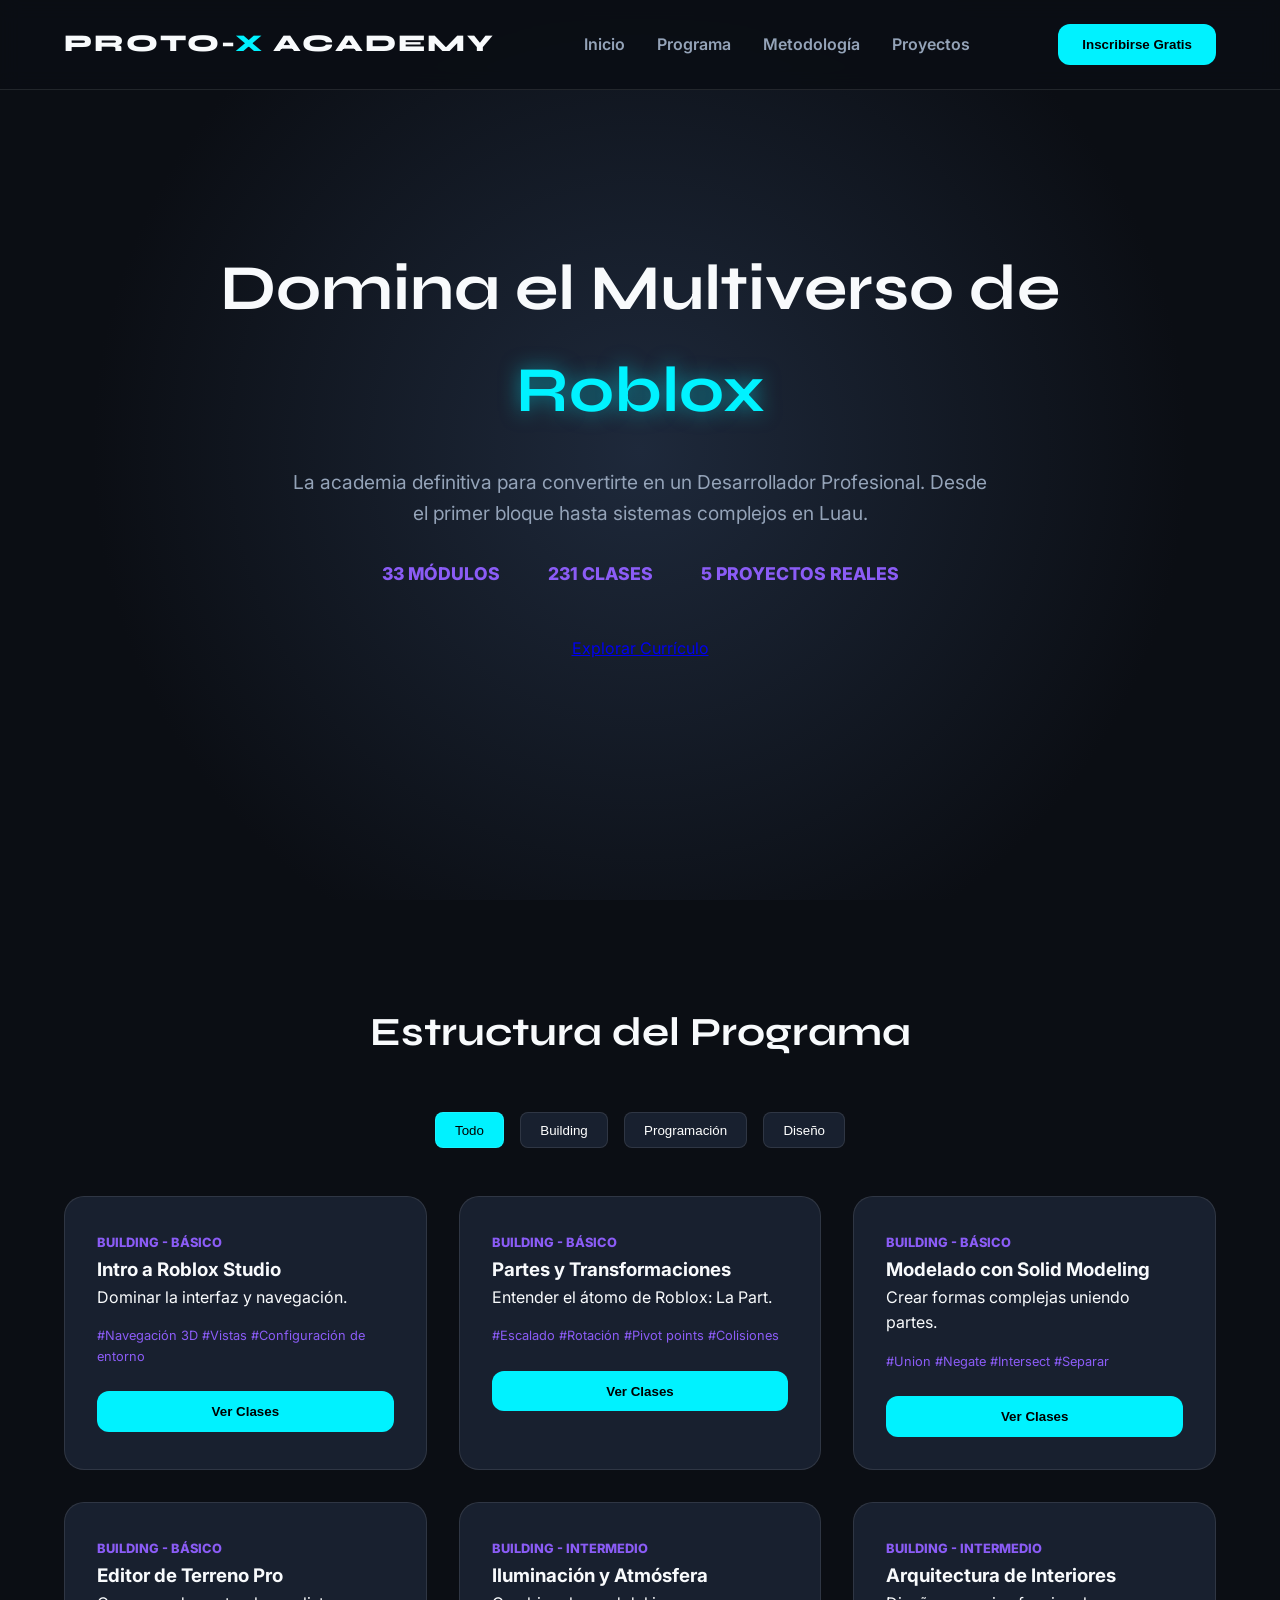
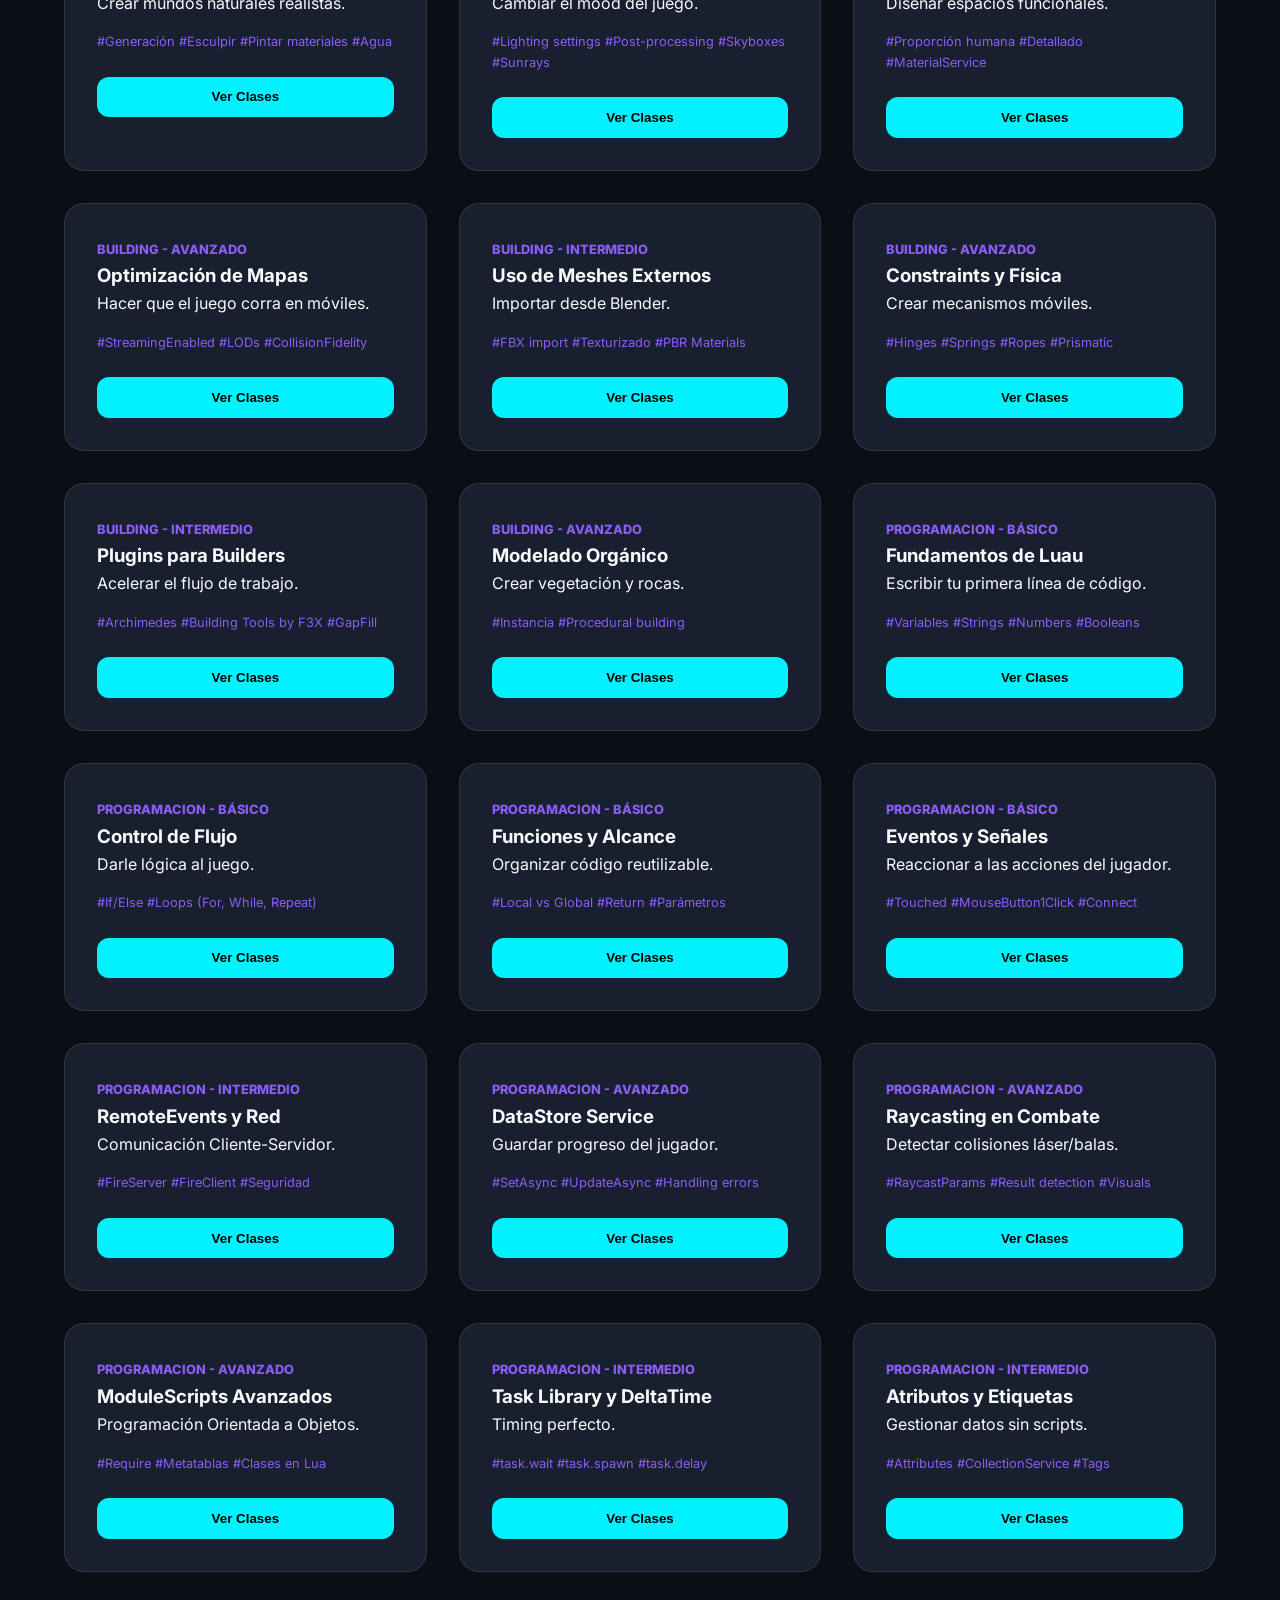
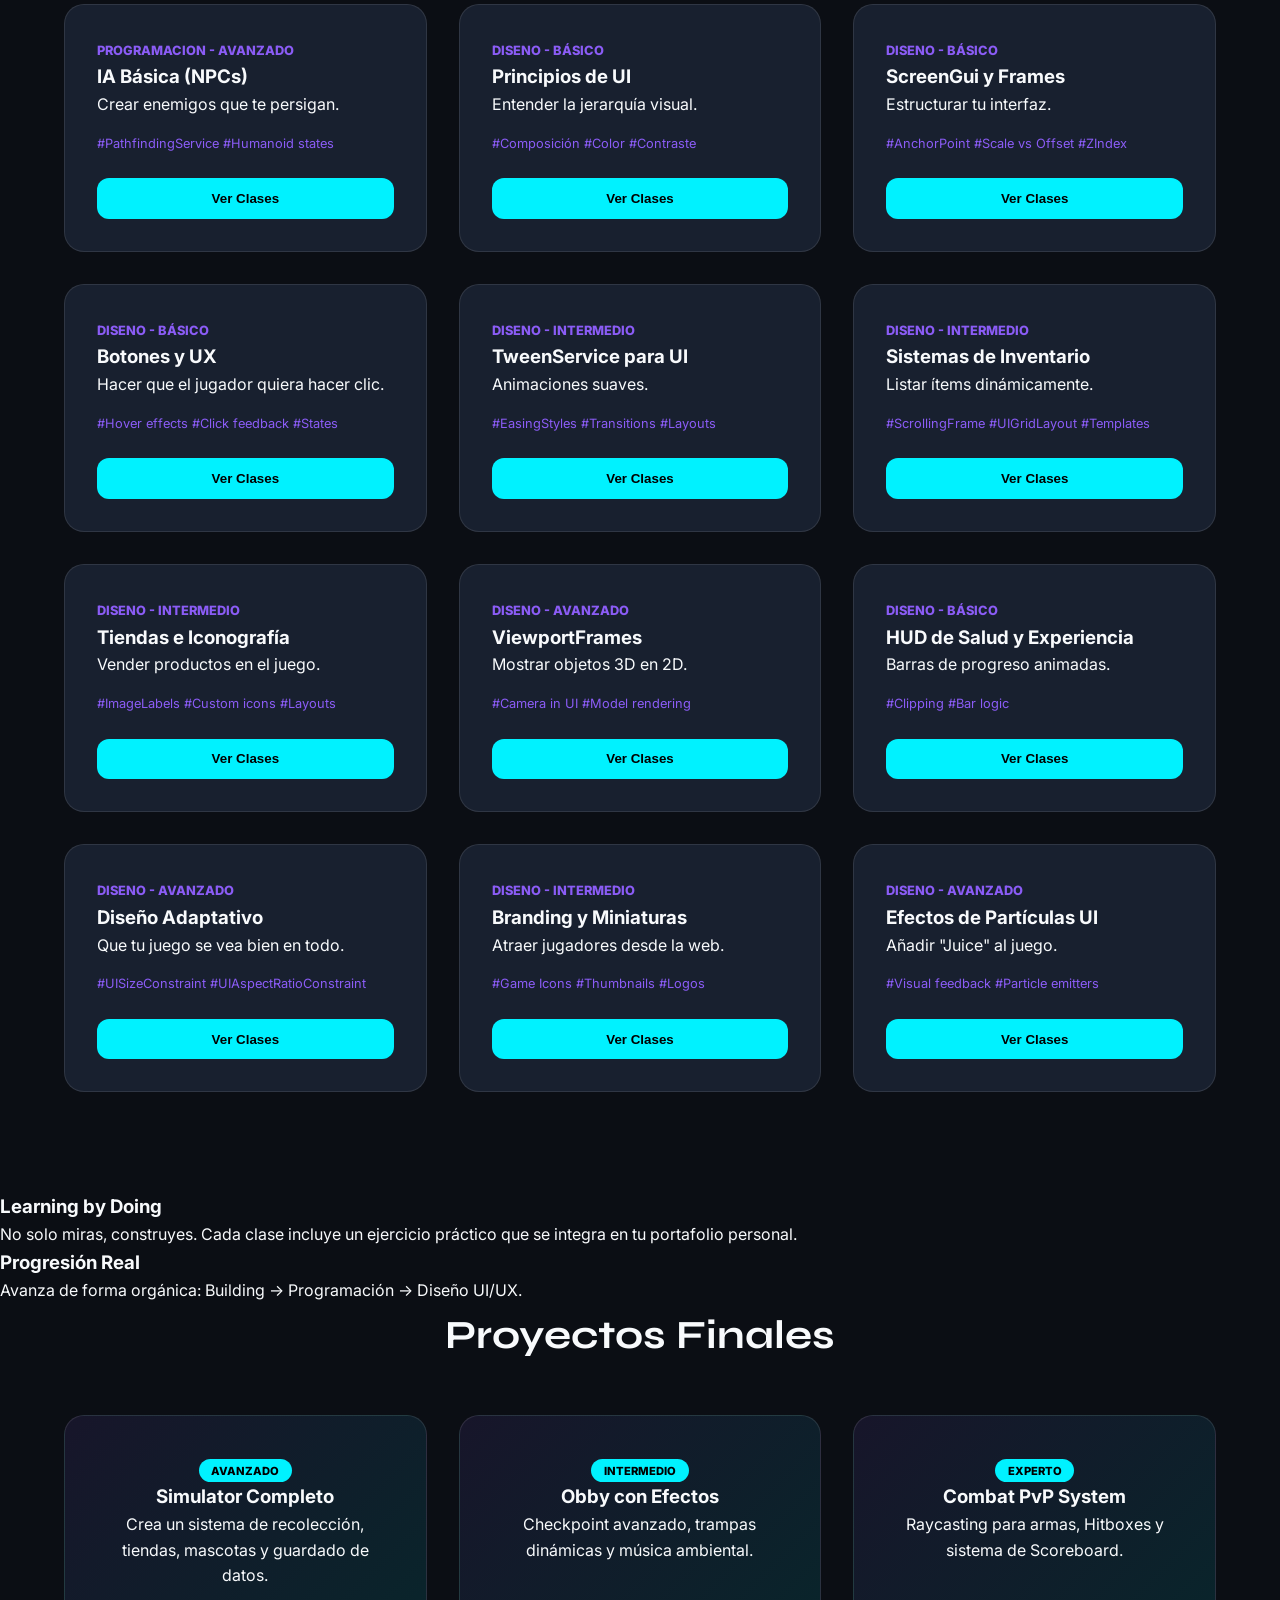
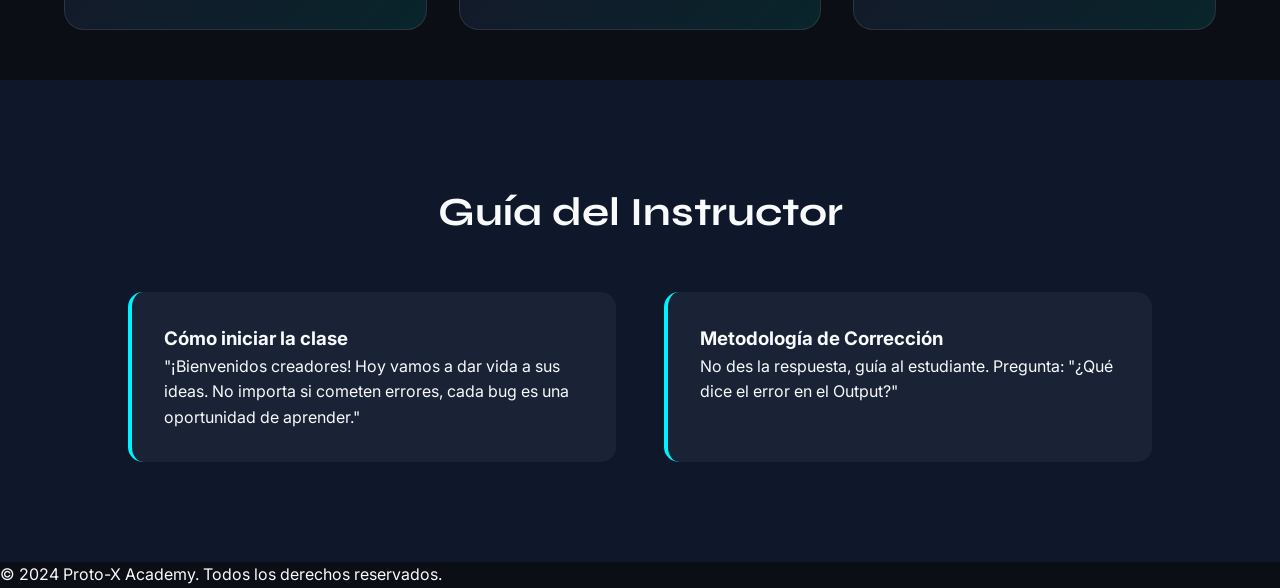
==== index.html @ f692d5c9 "Implementación completa de la Academia Proto-X de Roblox Studio - Estructura web profesional en 3 ar" ====
<!DOCTYPE html>
<html lang="es">
<head>
    <meta charset="UTF-8">
    <meta name="viewport" content="width=device-width, initial-scale=1.0">
    <title>Roblox Dev Academy | Proto-X</title>
    <link rel="stylesheet" href="style.css">
    <link href="https://fonts.googleapis.com/css2?family=Inter:wght@400;600&family=Montserrat:wght@800&family=Syne:wght@800&family=JetBrains+Mono&display=swap" rel="stylesheet">
</head>
<body>
    <nav class="navbar">
        <div class="logo">PROTO-<span>X</span> ACADEMY</div>
        <ul class="nav-links">
            <li><a href="#inicio">Inicio</a></li>
            <li><a href="#programa">Programa</a></li>
            <li><a href="#metodologia">Metodología</a></li>
            <li><a href="#proyectos">Proyectos</a></li>
        </ul>
        <button class="btn-primary">Inscribirse Gratis</button>
    </nav>

    <header id="inicio" class="hero">
        <div class="hero-content">
            <h1 class="glitch-text">Domina el Multiverso de <span>Roblox</span></h1>
            <p>La academia definitiva para convertirte en un Desarrollador Profesional. Desde el primer bloque hasta sistemas complejos en Luau.</p>
            <div class="hero-stats">
                <span>33 Módulos</span>
                <span>231 Clases</span>
                <span>5 Proyectos Reales</span>
            </div>
            <a href="#programa" class="btn-scroll">Explorar Currículo</a>
        </div>
    </header>

    <main>
        <section id="programa" class="curriculum">
            <h2 class="section-title">Estructura del Programa</h2>
            <div class="area-selector">
                <button class="filter-btn active" data-area="all">Todo</button>
                <button class="filter-btn" data-area="building">Building</button>
                <button class="filter-btn" data-area="programacion">Programación</button>
                <button class="filter-btn" data-area="diseno">Diseño</button>
            </div>

            <div id="modules-container" class="modules-grid">
                <!-- Se inyecta vía JS -->
            </div>
        </section>

        <section id="class-viewer" class="class-viewer hidden">
            <div class="viewer-content">
                <button id="close-viewer" class="close-btn">&times;</button>
                <div id="class-data">
                    <!-- Se inyecta vía JS -->
                </div>
            </div>
        </section>

        <section id="metodologia" class="methodology">
            <div class="method-card">
                <h3>Learning by Doing</h3>
                <p>No solo miras, construyes. Cada clase incluye un ejercicio práctico que se integra en tu portafolio personal.</p>
            </div>
            <div class="method-card">
                <h3>Progresión Real</h3>
                <p>Avanza de forma orgánica: Building -> Programación -> Diseño UI/UX.</p>
            </div>
        </section>

        <section id="proyectos" class="projects">
            <h2 class="section-title">Proyectos Finales</h2>
            <div class="projects-grid">
                <div class="project-card">
                    <span class="badge">Avanzado</span>
                    <h3>Simulator Completo</h3>
                    <p>Crea un sistema de recolección, tiendas, mascotas y guardado de datos.</p>
                </div>
                <div class="project-card">
                    <span class="badge">Intermedio</span>
                    <h3>Obby con Efectos</h3>
                    <p>Checkpoint avanzado, trampas dinámicas y música ambiental.</p>
                </div>
                <div class="project-card">
                    <span class="badge">Experto</span>
                    <h3>Combat PvP System</h3>
                    <p>Raycasting para armas, Hitboxes y sistema de Scoreboard.</p>
                </div>
            </div>
        </section>

        <section id="guia-profesor" class="instructor-guide">
            <h2 class="section-title">Guía del Instructor</h2>
            <div class="guide-content">
                <div class="guide-block">
                    <h3>Cómo iniciar la clase</h3>
                    <p>"¡Bienvenidos creadores! Hoy vamos a dar vida a sus ideas. No importa si cometen errores, cada bug es una oportunidad de aprender."</p>
                </div>
                <div class="guide-block">
                    <h3>Metodología de Corrección</h3>
                    <p>No des la respuesta, guía al estudiante. Pregunta: "¿Qué dice el error en el Output?"</p>
                </div>
            </div>
        </section>
    </main>

    <footer class="footer">
        <p>&copy; 2024 Proto-X Academy. Todos los derechos reservados.</p>
    </footer>

    <script src="script.js"></script>
</body>
</html>
---- style.css ----
:root {
    --bg-primary: #0B0E14;
    --brand-cyan: #00F2FF;
    --accent-purple: #8B5CF6;
    --surface: rgba(30, 41, 59, 0.7);
    --text-primary: #F8FAFC;
    --text-secondary: #94A3B8;
    --glass-border: rgba(255, 255, 255, 0.1);
}

* {
    margin: 0;
    padding: 0;
    box-sizing: border-box;
}

body {
    background-color: var(--bg-primary);
    color: var(--text-primary);
    font-family: 'Inter', sans-serif;
    line-height: 1.6;
    overflow-x: hidden;
}

/* NAVBAR */
.navbar {
    display: flex;
    justify-content: space-between;
    align-items: center;
    padding: 1.5rem 5%;
    position: fixed;
    width: 100%;
    top: 0;
    background: rgba(11, 14, 20, 0.9);
    backdrop-filter: blur(10px);
    z-index: 1000;
    border-bottom: 1px solid var(--glass-border);
}

.logo {
    font-family: 'Syne', sans-serif;
    font-size: 1.5rem;
    font-weight: 800;
    letter-spacing: 2px;
}

.logo span {
    color: var(--brand-cyan);
}

.nav-links {
    display: flex;
    list-style: none;
    gap: 2rem;
}

.nav-links a {
    color: var(--text-secondary);
    text-decoration: none;
    font-weight: 600;
    transition: 0.3s;
}

.nav-links a:hover {
    color: var(--brand-cyan);
}

/* HERO */
.hero {
    height: 100vh;
    display: flex;
    align-items: center;
    justify-content: center;
    text-align: center;
    background: radial-gradient(circle at center, #1e293b 0%, #0b0e14 70%);
    padding: 0 10%;
}

.hero h1 {
    font-family: 'Syne', sans-serif;
    font-size: 4rem;
    margin-bottom: 1.5rem;
}

.hero h1 span {
    color: var(--brand-cyan);
    text-shadow: 0 0 20px rgba(0, 242, 255, 0.5);
}

.hero p {
    font-size: 1.2rem;
    color: var(--text-secondary);
    max-width: 700px;
    margin: 0 auto 2rem;
}

.hero-stats {
    display: flex;
    justify-content: center;
    gap: 3rem;
    margin-bottom: 3rem;
}

.hero-stats span {
    font-weight: 800;
    color: var(--accent-purple);
    font-size: 1.1rem;
    text-transform: uppercase;
}

/* BUTTONS */
.btn-primary {
    background: var(--brand-cyan);
    color: #000;
    border: none;
    padding: 0.8rem 1.5rem;
    border-radius: 12px;
    font-weight: 800;
    cursor: pointer;
    transition: 0.3s;
}

.btn-primary:hover {
    transform: translateY(-3px);
    box-shadow: 0 5px 15px rgba(0, 242, 255, 0.4);
}

/* CURRICULUM */
.curriculum {
    padding: 100px 5%;
}

.section-title {
    font-family: 'Syne', sans-serif;
    font-size: 2.5rem;
    text-align: center;
    margin-bottom: 3rem;
}

.area-selector {
    display: flex;
    justify-content: center;
    gap: 1rem;
    margin-bottom: 3rem;
}

.filter-btn {
    background: var(--surface);
    border: 1px solid var(--glass-border);
    color: white;
    padding: 0.6rem 1.2rem;
    border-radius: 8px;
    cursor: pointer;
    transition: 0.3s;
}

.filter-btn.active, .filter-btn:hover {
    background: var(--brand-cyan);
    color: black;
}

.modules-grid {
    display: grid;
    grid-template-columns: repeat(auto-fill, minmax(300px, 1fr));
    gap: 2rem;
}

.module-card {
    background: var(--surface);
    padding: 2rem;
    border-radius: 20px;
    border: 1px solid var(--glass-border);
    transition: 0.3s;
    cursor: pointer;
}

.module-card:hover {
    border-color: var(--brand-cyan);
    transform: translateY(-5px);
}

.module-card .area-badge {
    font-size: 0.8rem;
    text-transform: uppercase;
    font-weight: 800;
    color: var(--accent-purple);
}

/* CLASS VIEWER */
.class-viewer {
    position: fixed;
    top: 0;
    left: 0;
    width: 100%;
    height: 100%;
    background: rgba(0,0,0,0.9);
    z-index: 2000;
    display: flex;
    justify-content: center;
    align-items: center;
    padding: 2rem;
}

.hidden { display: none; }

.viewer-content {
    background: #1a1f2e;
    width: 100%;
    max-width: 1000px;
    max-height: 90vh;
    overflow-y: auto;
    border-radius: 24px;
    padding: 3rem;
    position: relative;
    border: 1px solid var(--brand-cyan);
}

.close-btn {
    position: absolute;
    top: 1rem;
    right: 2rem;
    font-size: 2rem;
    background: none;
    border: none;
    color: white;
    cursor: pointer;
}

pre {
    background: #0f172a;
    padding: 1.5rem;
    border-radius: 12px;
    color: #e2e8f0;
    font-family: 'JetBrains Mono', monospace;
    overflow-x: auto;
    margin: 1.5rem 0;
}

.instructor-script {
    background: rgba(139, 92, 246, 0.1);
    border-left: 4px solid var(--accent-purple);
    padding: 1.5rem;
    font-style: italic;
    margin: 2rem 0;
}

.instructor-script strong {
    color: var(--accent-purple);
    display: block;
    margin-bottom: 0.5rem;
}

.projects-grid {
    display: grid;
    grid-template-columns: repeat(auto-fit, minmax(280px, 1fr));
    gap: 2rem;
    padding: 0 5%;
}

.project-card {
    background: linear-gradient(135deg, rgba(139, 92, 246, 0.1), rgba(0, 242, 255, 0.1));
    padding: 2.5rem;
    border-radius: 20px;
    border: 1px solid var(--glass-border);
    text-align: center;
}

.badge {
    background: var(--brand-cyan);
    color: black;
    padding: 0.3rem 0.8rem;
    border-radius: 20px;
    font-size: 0.7rem;
    font-weight: 800;
    text-transform: uppercase;
}

.instructor-guide {
    background: #0f172a;
    padding: 100px 10%;
    margin-top: 50px;
}

.guide-content {
    display: grid;
    grid-template-columns: 1fr 1fr;
    gap: 3rem;
}

.guide-block {
    background: var(--surface);
    padding: 2rem;
    border-radius: 15px;
    border-left: 4px solid var(--brand-cyan);
}

/* MOBILE */
@media (max-width: 768px) {
    .nav-links { display: none; }
    .hero h1 { font-size: 2.5rem; }
    .hero-stats { flex-direction: column; gap: 1rem; }
    .guide-content { grid-template-columns: 1fr; }
}
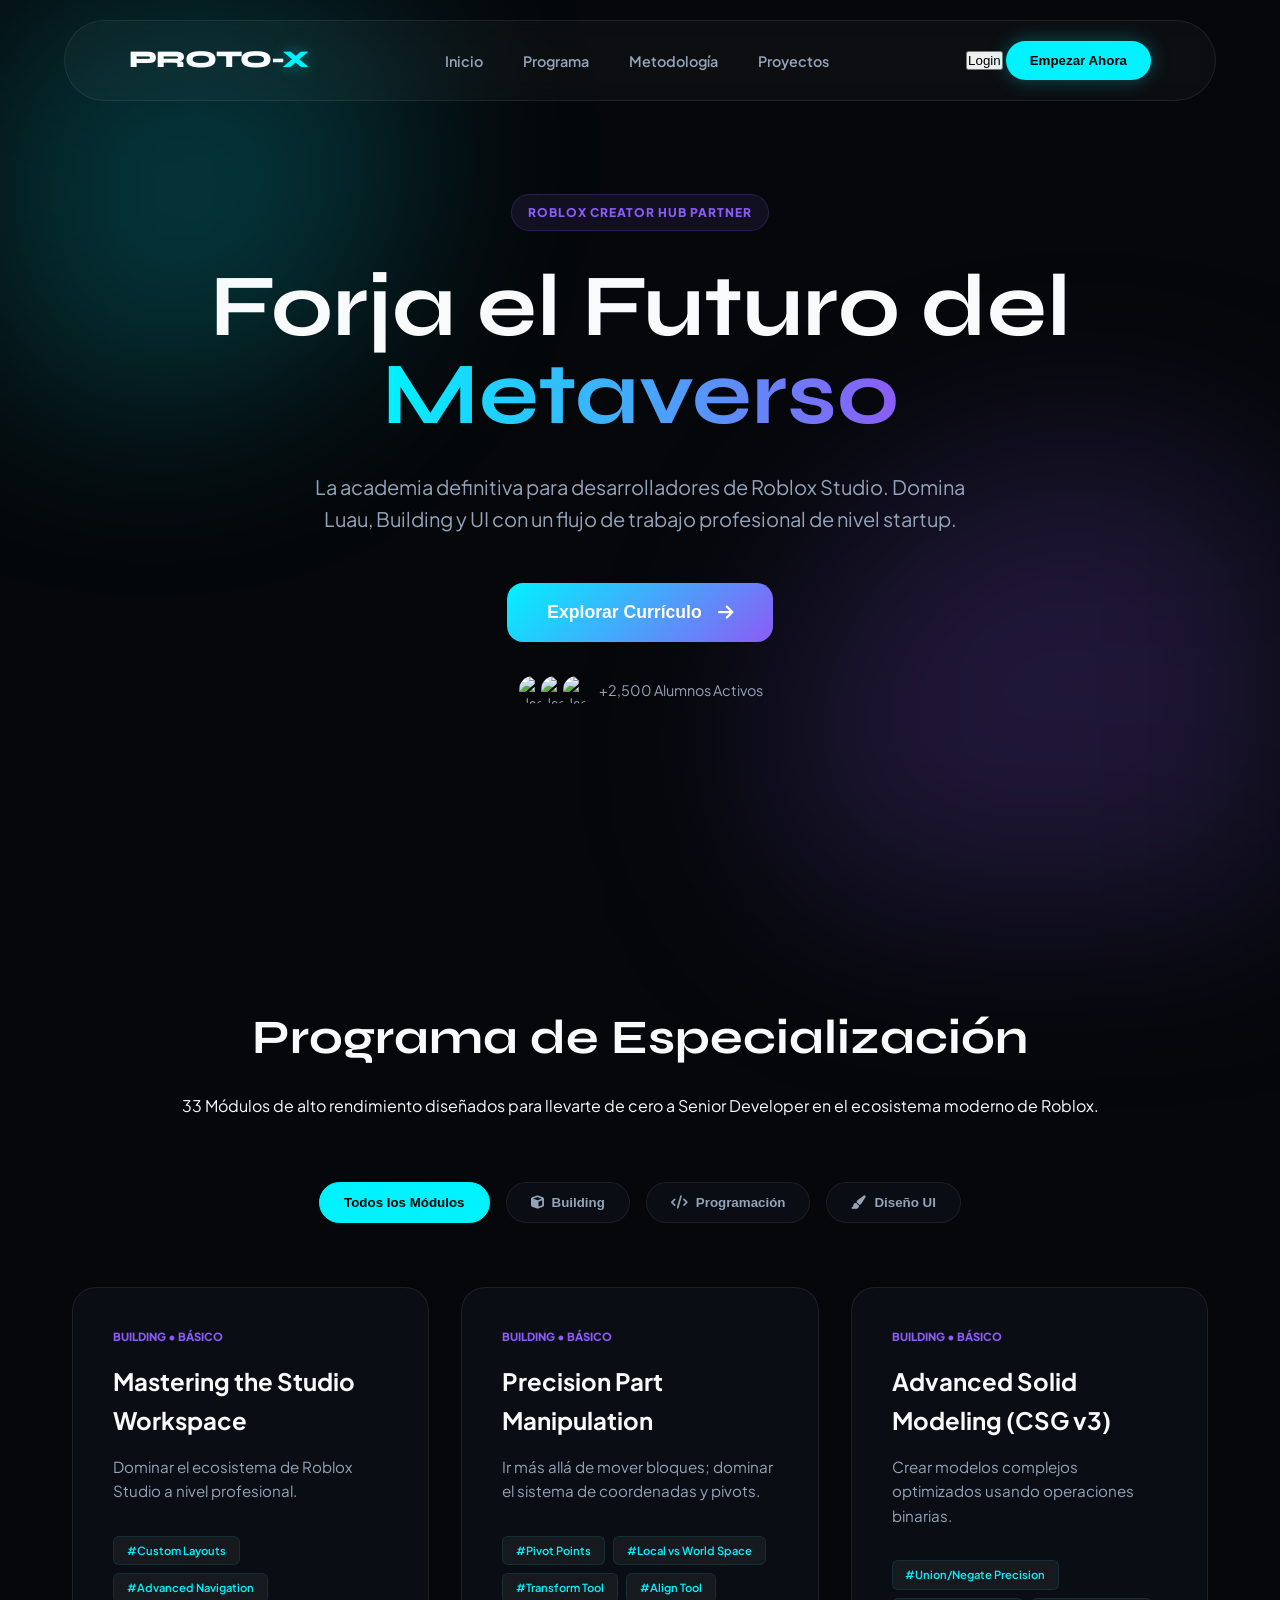
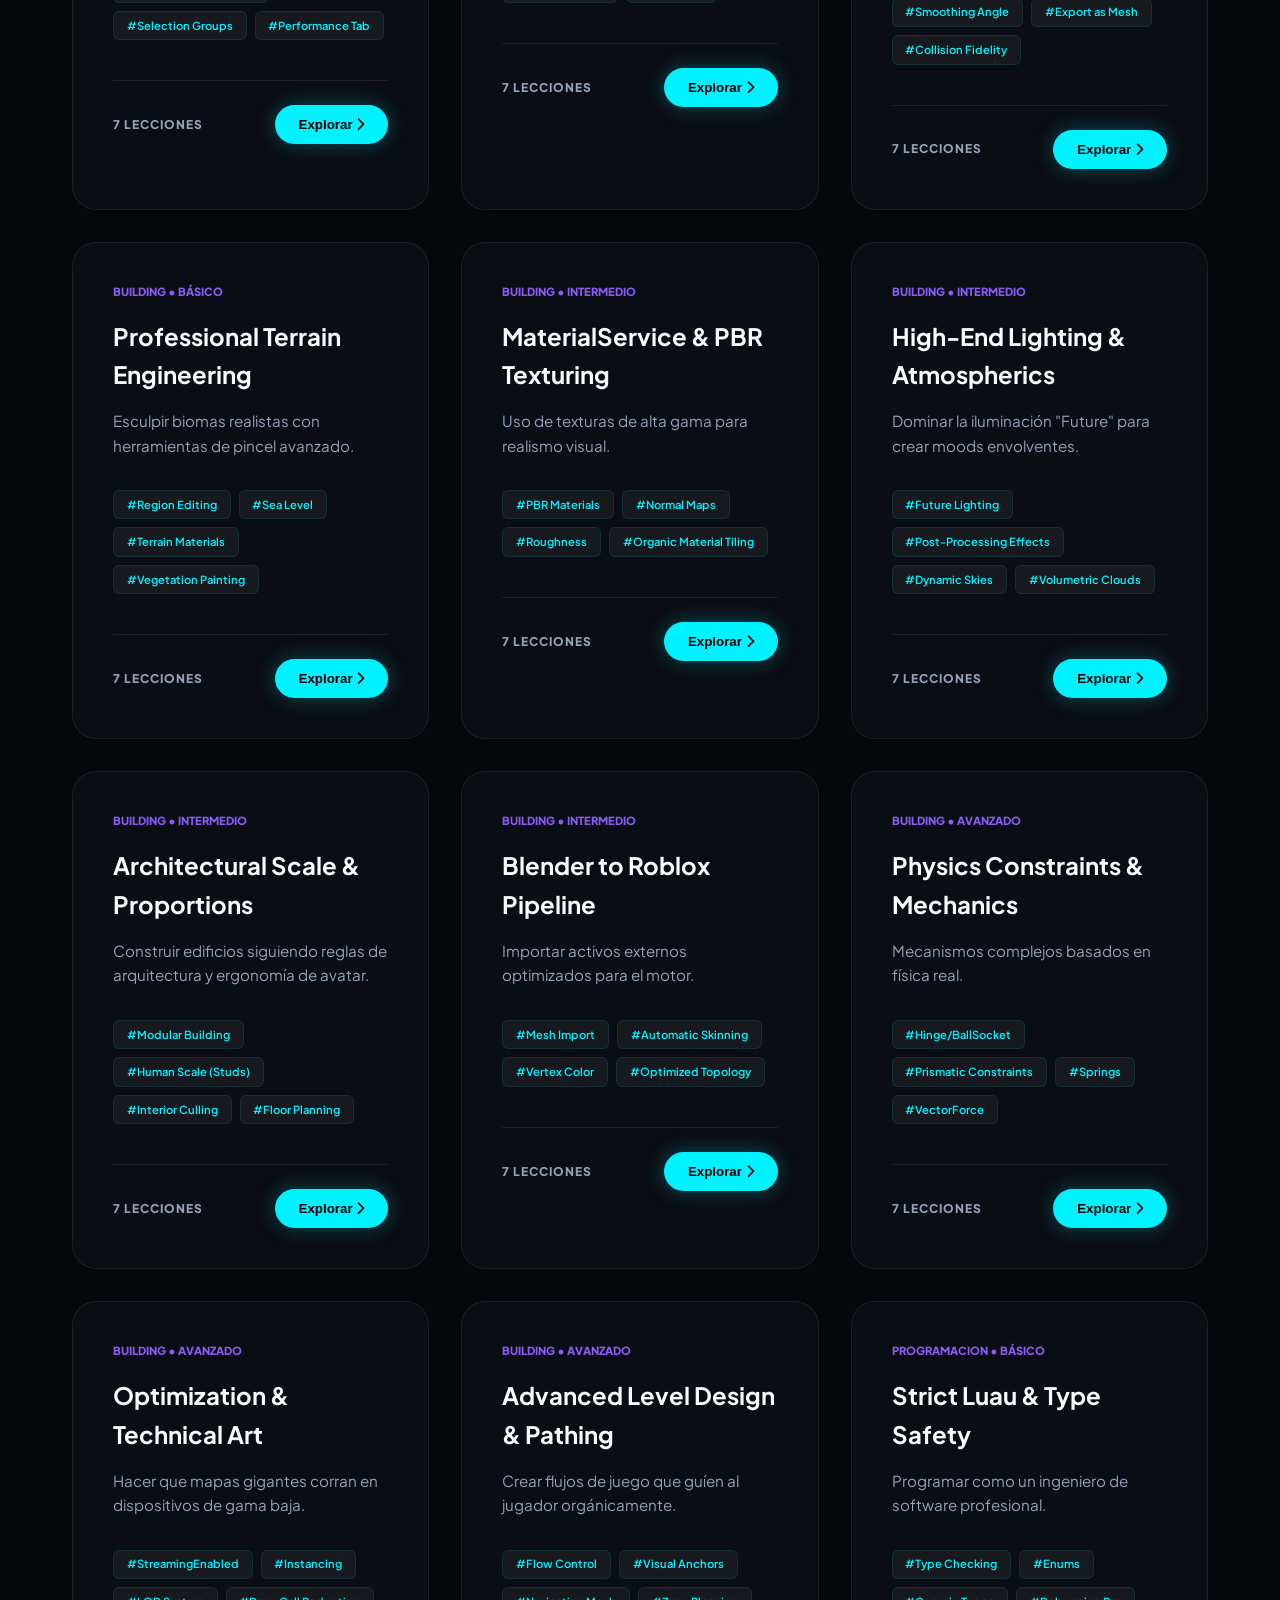
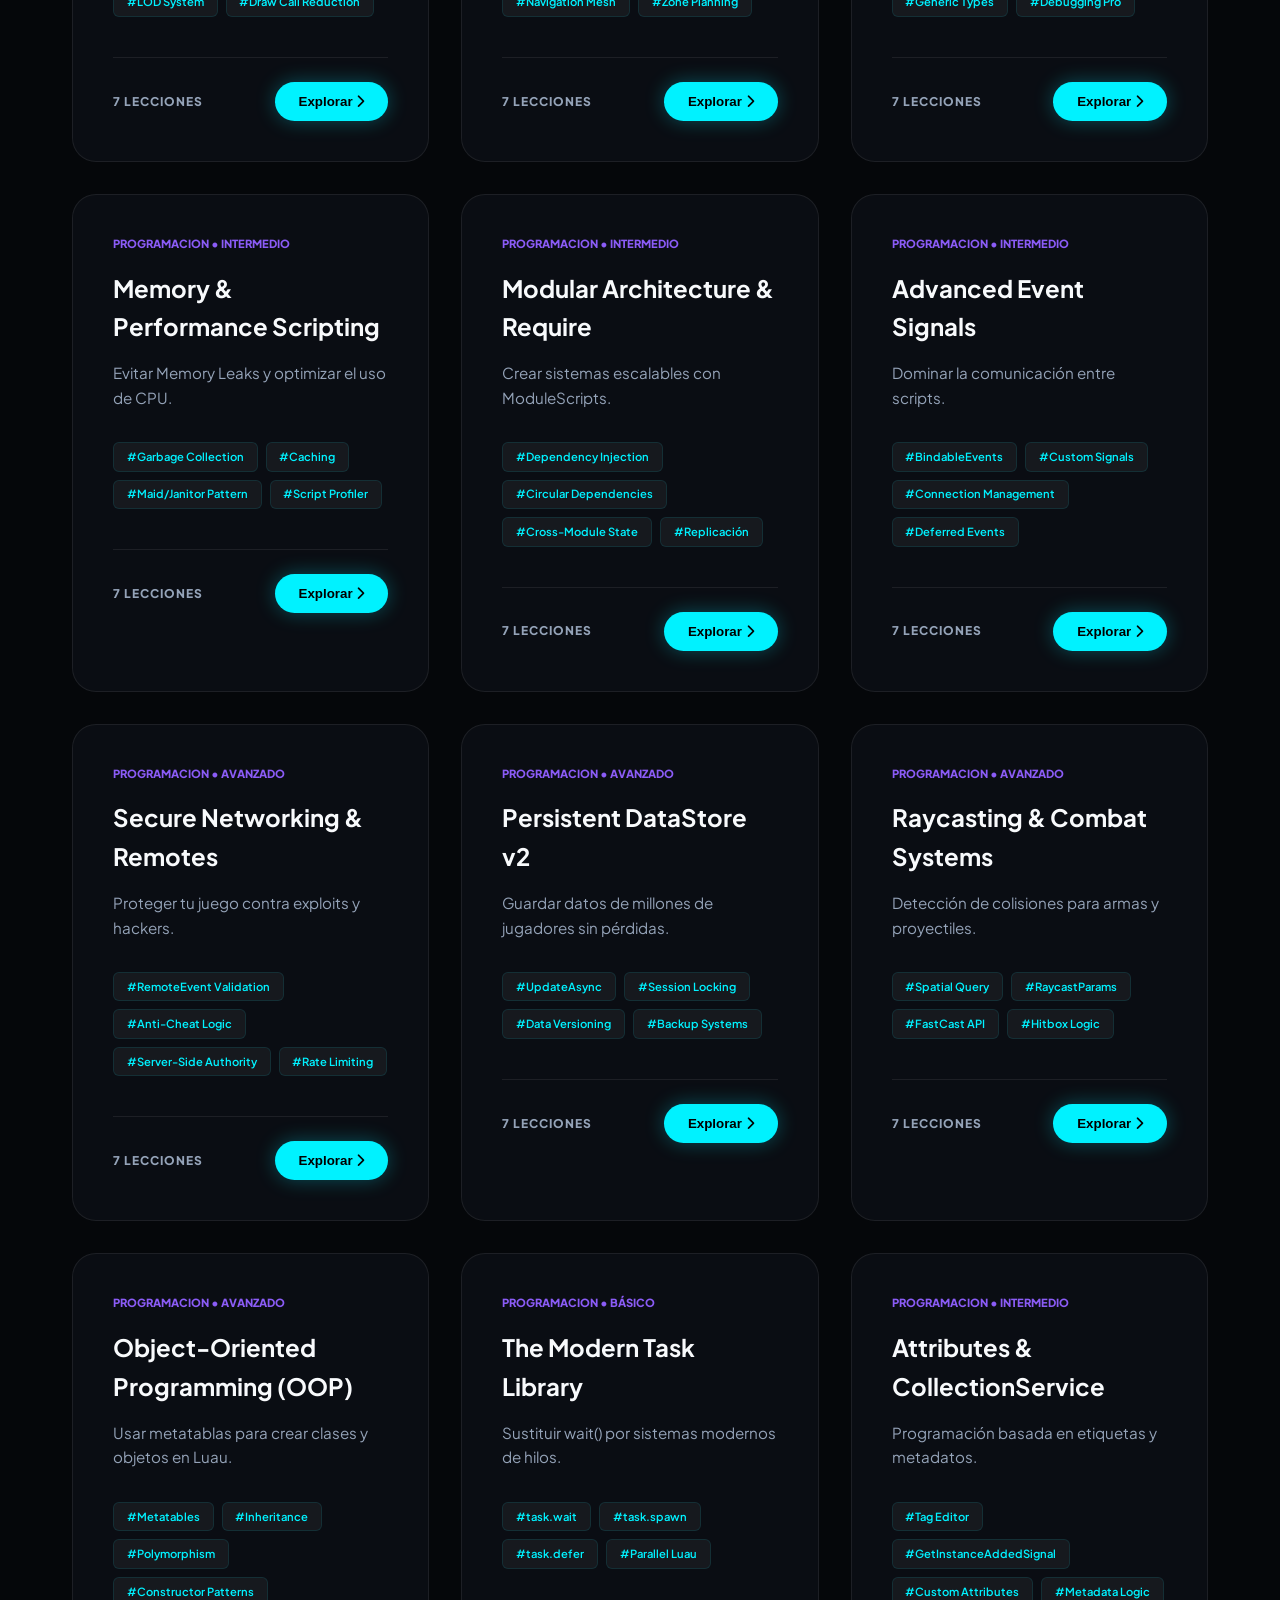
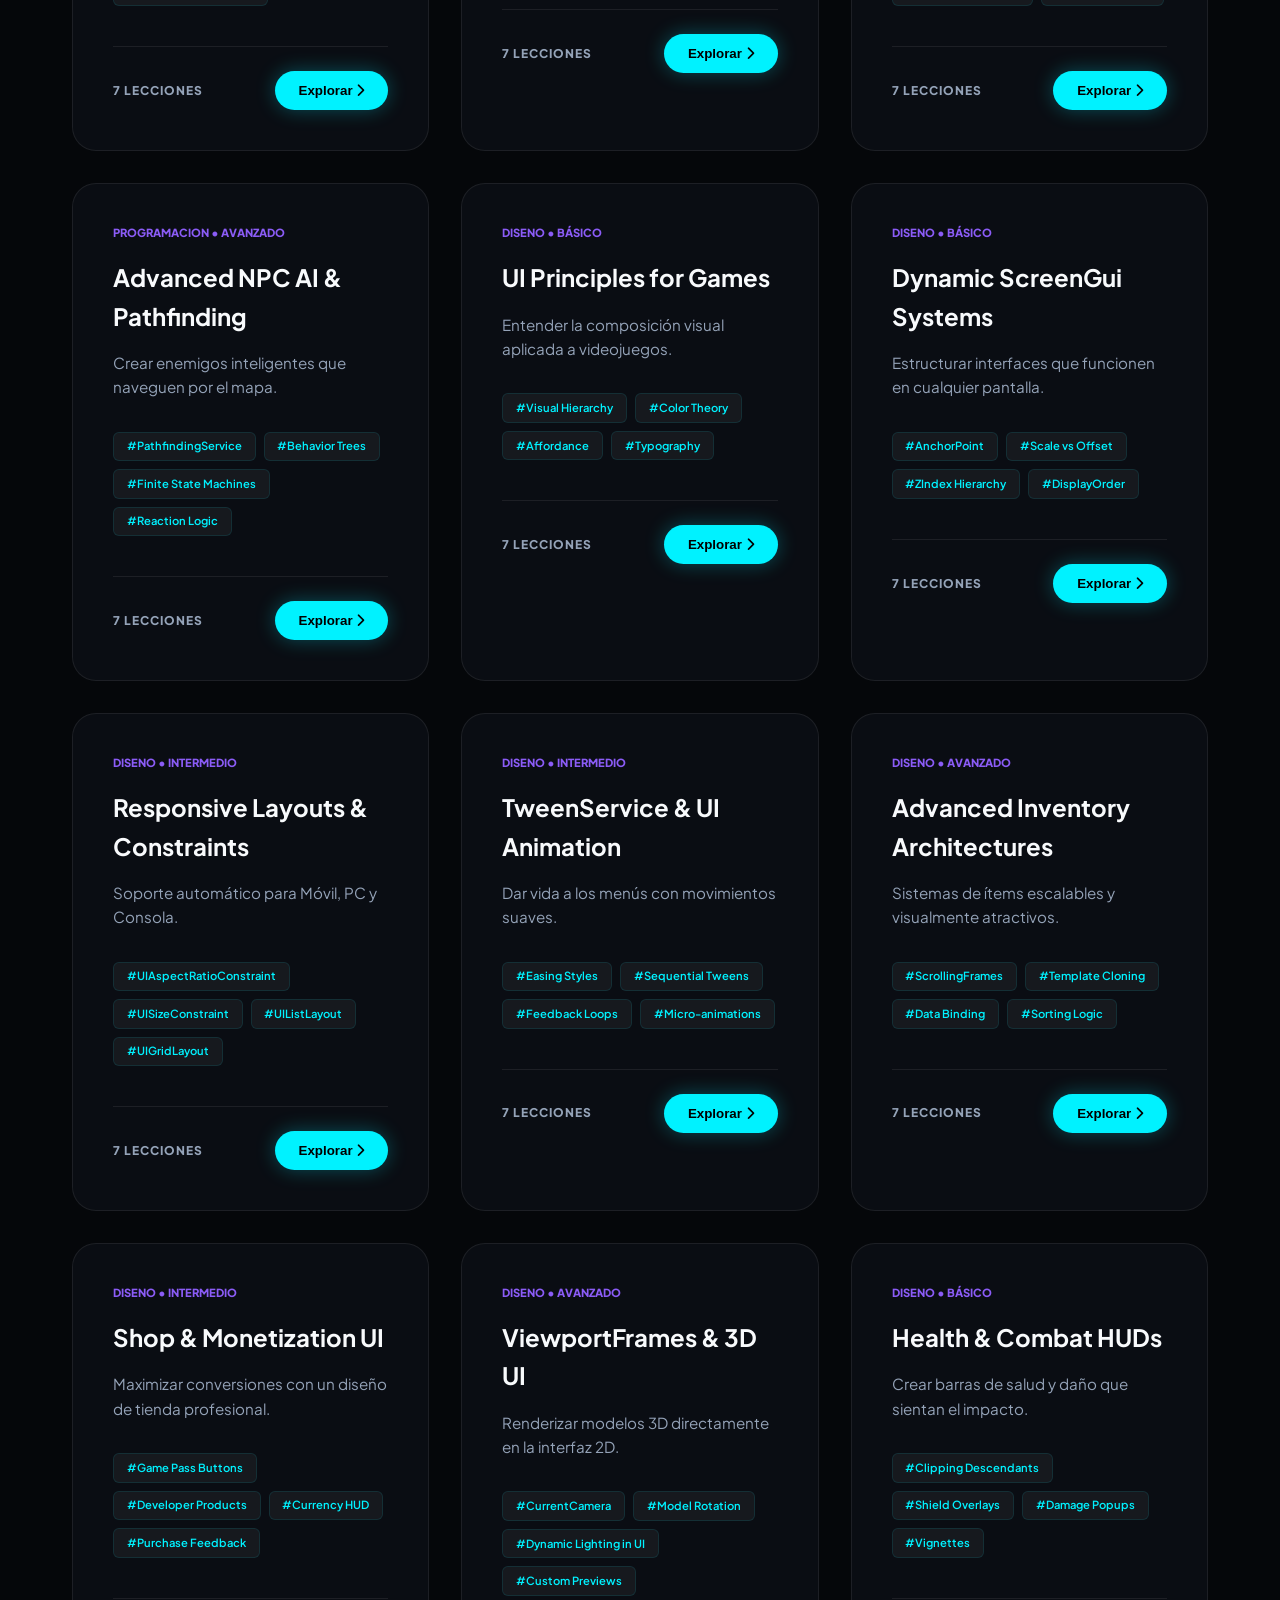
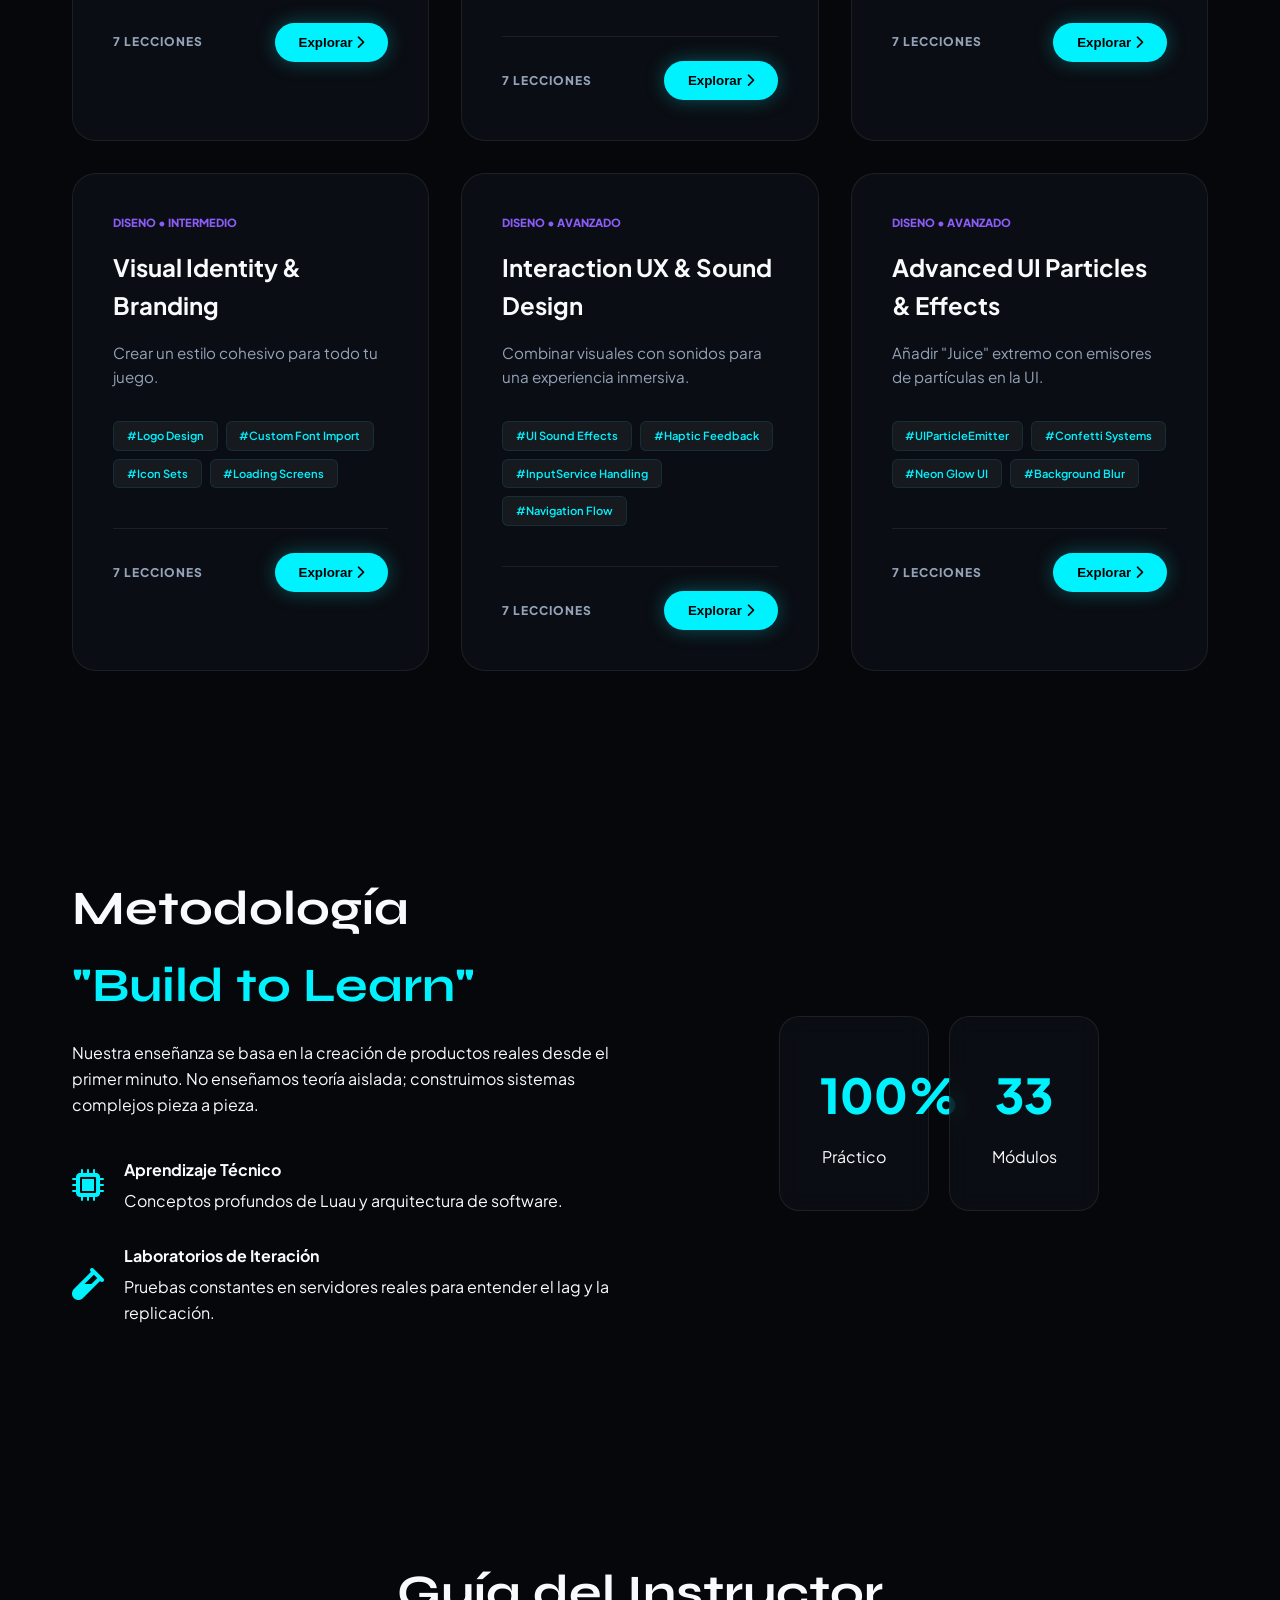
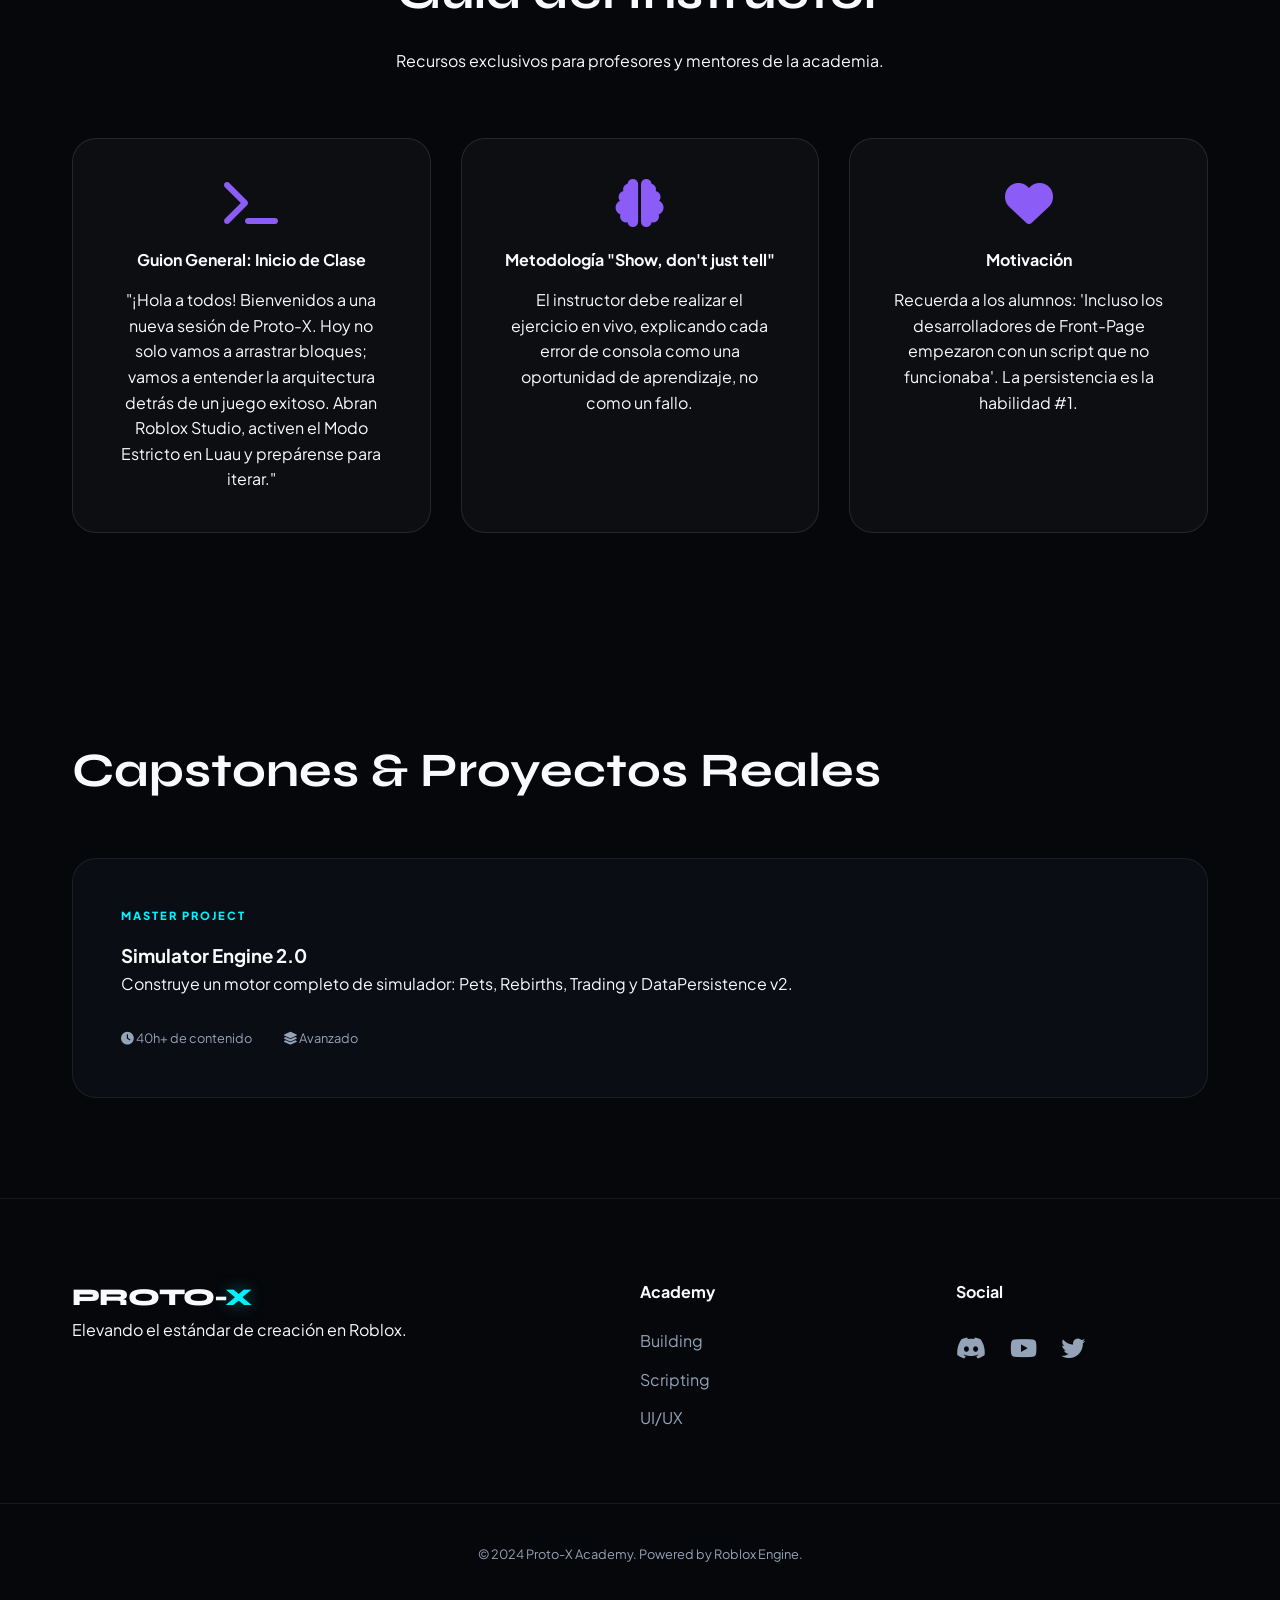
==== commit 1845cb83: "feat: implement Proto-X Academy educational platform Co-authored-by: Soyjuan243 <197306224+Soyjuan24" ====
--- a/index.html
+++ b/index.html
@@ -3,108 +3,190 @@
 <head>
     <meta charset="UTF-8">
     <meta name="viewport" content="width=device-width, initial-scale=1.0">
-    <title>Roblox Dev Academy | Proto-X</title>
+    <title>Proto-X Academy | Roblox Development Startup</title>
     <link rel="stylesheet" href="style.css">
-    <link href="https://fonts.googleapis.com/css2?family=Inter:wght@400;600&family=Montserrat:wght@800&family=Syne:wght@800&family=JetBrains+Mono&display=swap" rel="stylesheet">
+    <link rel="stylesheet" href="https://cdnjs.cloudflare.com/ajax/libs/font-awesome/6.0.0/css/all.min.css">
+    <link href="https://fonts.googleapis.com/css2?family=Plus+Jakarta+Sans:wght@300;400;600;800&family=Syne:wght@800&family=JetBrains+Mono&display=swap" rel="stylesheet">
 </head>
-<body>
-    <nav class="navbar">
-        <div class="logo">PROTO-<span>X</span> ACADEMY</div>
+<body class="dark-theme">
+    <div class="blob-container">
+        <div class="blob blob-1"></div>
+        <div class="blob blob-2"></div>
+    </div>
+
+    <nav class="navbar glass">
+        <div class="logo">PROTO-<span>X</span></div>
         <ul class="nav-links">
-            <li><a href="#inicio">Inicio</a></li>
-            <li><a href="#programa">Programa</a></li>
-            <li><a href="#metodologia">Metodología</a></li>
-            <li><a href="#proyectos">Proyectos</a></li>
+            <li><a href="#inicio" class="nav-item">Inicio</a></li>
+            <li><a href="#programa" class="nav-item">Programa</a></li>
+            <li><a href="#metodologia" class="nav-item">Metodología</a></li>
+            <li><a href="#proyectos" class="nav-item">Proyectos</a></li>
         </ul>
-        <button class="btn-primary">Inscribirse Gratis</button>
+        <div class="nav-actions">
+            <button class="btn-secondary">Login</button>
+            <button class="btn-glow">Empezar Ahora</button>
+        </div>
     </nav>
 
-    <header id="inicio" class="hero">
-        <div class="hero-content">
-            <h1 class="glitch-text">Domina el Multiverso de <span>Roblox</span></h1>
-            <p>La academia definitiva para convertirte en un Desarrollador Profesional. Desde el primer bloque hasta sistemas complejos en Luau.</p>
-            <div class="hero-stats">
-                <span>33 Módulos</span>
-                <span>231 Clases</span>
-                <span>5 Proyectos Reales</span>
+    <header id="inicio" class="hero section">
+        <div class="hero-container reveal">
+            <div class="badge-premium">ROBLOX CREATOR HUB PARTNER</div>
+            <h1 class="hero-title">Forja el Futuro del <span>Metaverso</span></h1>
+            <p class="hero-subtitle">La academia definitiva para desarrolladores de Roblox Studio. Domina Luau, Building y UI con un flujo de trabajo profesional de nivel startup.</p>
+            <div class="hero-cta">
+                <button class="btn-primary-lg">Explorar Currículo <i class="fas fa-arrow-right"></i></button>
+                <div class="social-proof">
+                    <div class="avatars">
+                        <img src="https://api.dicebear.com/7.x/avataaars/svg?seed=Felix" alt="User">
+                        <img src="https://api.dicebear.com/7.x/avataaars/svg?seed=Aneka" alt="User">
+                        <img src="https://api.dicebear.com/7.x/avataaars/svg?seed=Jasper" alt="User">
+                    </div>
+                    <span>+2,500 Alumnos Activos</span>
+                </div>
             </div>
-            <a href="#programa" class="btn-scroll">Explorar Currículo</a>
         </div>
     </header>
 
     <main>
-        <section id="programa" class="curriculum">
-            <h2 class="section-title">Estructura del Programa</h2>
-            <div class="area-selector">
-                <button class="filter-btn active" data-area="all">Todo</button>
-                <button class="filter-btn" data-area="building">Building</button>
-                <button class="filter-btn" data-area="programacion">Programación</button>
-                <button class="filter-btn" data-area="diseno">Diseño</button>
-            </div>
+        <section id="programa" class="curriculum section">
+            <div class="container">
+                <div class="section-header reveal">
+                    <h2 class="section-title">Programa de Especialización</h2>
+                    <p class="section-desc">33 Módulos de alto rendimiento diseñados para llevarte de cero a Senior Developer en el ecosistema moderno de Roblox.</p>
+                </div>
 
-            <div id="modules-container" class="modules-grid">
-                <!-- Se inyecta vía JS -->
-            </div>
-        </section>
+                <div class="filter-group reveal">
+                    <button class="filter-pill active" data-area="all">Todos los Módulos</button>
+                    <button class="filter-pill" data-area="building"><i class="fas fa-cube"></i> Building</button>
+                    <button class="filter-pill" data-area="programacion"><i class="fas fa-code"></i> Programación</button>
+                    <button class="filter-pill" data-area="diseno"><i class="fas fa-paint-brush"></i> Diseño UI</button>
+                </div>
 
-        <section id="class-viewer" class="class-viewer hidden">
-            <div class="viewer-content">
-                <button id="close-viewer" class="close-btn">&times;</button>
-                <div id="class-data">
-                    <!-- Se inyecta vía JS -->
+                <div id="modules-container" class="modules-grid">
+                    <!-- Dinámico vía script.js -->
                 </div>
             </div>
         </section>
 
-        <section id="metodologia" class="methodology">
-            <div class="method-card">
-                <h3>Learning by Doing</h3>
-                <p>No solo miras, construyes. Cada clase incluye un ejercicio práctico que se integra en tu portafolio personal.</p>
-            </div>
-            <div class="method-card">
-                <h3>Progresión Real</h3>
-                <p>Avanza de forma orgánica: Building -> Programación -> Diseño UI/UX.</p>
-            </div>
-        </section>
-
-        <section id="proyectos" class="projects">
-            <h2 class="section-title">Proyectos Finales</h2>
-            <div class="projects-grid">
-                <div class="project-card">
-                    <span class="badge">Avanzado</span>
-                    <h3>Simulator Completo</h3>
-                    <p>Crea un sistema de recolección, tiendas, mascotas y guardado de datos.</p>
-                </div>
-                <div class="project-card">
-                    <span class="badge">Intermedio</span>
-                    <h3>Obby con Efectos</h3>
-                    <p>Checkpoint avanzado, trampas dinámicas y música ambiental.</p>
-                </div>
-                <div class="project-card">
-                    <span class="badge">Experto</span>
-                    <h3>Combat PvP System</h3>
-                    <p>Raycasting para armas, Hitboxes y sistema de Scoreboard.</p>
+        <section id="metodologia" class="methodology section">
+            <div class="container">
+                <div class="methodology-grid">
+                    <div class="meth-text reveal">
+                        <h2 class="section-title">Metodología <br><span>"Build to Learn"</span></h2>
+                        <p>Nuestra enseñanza se basa en la creación de productos reales desde el primer minuto. No enseñamos teoría aislada; construimos sistemas complejos pieza a pieza.</p>
+                        <div class="pillars">
+                            <div class="pillar">
+                                <i class="fas fa-microchip"></i>
+                                <div>
+                                    <h4>Aprendizaje Técnico</h4>
+                                    <p>Conceptos profundos de Luau y arquitectura de software.</p>
+                                </div>
+                            </div>
+                            <div class="pillar">
+                                <i class="fas fa-vial"></i>
+                                <div>
+                                    <h4>Laboratorios de Iteración</h4>
+                                    <p>Pruebas constantes en servidores reales para entender el lag y la replicación.</p>
+                                </div>
+                            </div>
+                        </div>
+                    </div>
+                    <div class="meth-visual reveal">
+                        <div class="stat-box glass">
+                            <span class="number">100%</span>
+                            <span class="label">Práctico</span>
+                        </div>
+                        <div class="stat-box glass">
+                            <span class="number">33</span>
+                            <span class="label">Módulos</span>
+                        </div>
+                    </div>
                 </div>
             </div>
         </section>
 
-        <section id="guia-profesor" class="instructor-guide">
-            <h2 class="section-title">Guía del Instructor</h2>
-            <div class="guide-content">
-                <div class="guide-block">
-                    <h3>Cómo iniciar la clase</h3>
-                    <p>"¡Bienvenidos creadores! Hoy vamos a dar vida a sus ideas. No importa si cometen errores, cada bug es una oportunidad de aprender."</p>
+        <section id="guia-instructor" class="instructor section glass-bg">
+            <div class="container">
+                <div class="section-header reveal">
+                    <h2 class="section-title">Guía del Instructor</h2>
+                    <p>Recursos exclusivos para profesores y mentores de la academia.</p>
                 </div>
-                <div class="guide-block">
-                    <h3>Metodología de Corrección</h3>
-                    <p>No des la respuesta, guía al estudiante. Pregunta: "¿Qué dice el error en el Output?"</p>
+                <div class="instructor-grid">
+                    <div class="inst-card reveal">
+                        <i class="fas fa-terminal"></i>
+                        <h4>Guion General: Inicio de Clase</h4>
+                        <div class="guion-snippet">
+                            <p>"¡Hola a todos! Bienvenidos a una nueva sesión de Proto-X. Hoy no solo vamos a arrastrar bloques; vamos a entender la arquitectura detrás de un juego exitoso. Abran Roblox Studio, activen el Modo Estricto en Luau y prepárense para iterar."</p>
+                        </div>
+                    </div>
+                    <div class="inst-card reveal">
+                        <i class="fas fa-brain"></i>
+                        <h4>Metodología "Show, don't just tell"</h4>
+                        <p>El instructor debe realizar el ejercicio en vivo, explicando cada error de consola como una oportunidad de aprendizaje, no como un fallo.</p>
+                    </div>
+                    <div class="inst-card reveal">
+                        <i class="fas fa-heart"></i>
+                        <h4>Motivación</h4>
+                        <p>Recuerda a los alumnos: 'Incluso los desarrolladores de Front-Page empezaron con un script que no funcionaba'. La persistencia es la habilidad #1.</p>
+                    </div>
+                </div>
+            </div>
+        </section>
+
+        <section id="proyectos" class="projects section">
+            <div class="container">
+                <h2 class="section-title text-center reveal">Capstones & Proyectos Reales</h2>
+                <div class="projects-grid">
+                    <!-- Dinámico o estático -->
+                    <div class="project-card-premium reveal">
+                        <div class="project-content">
+                            <span class="p-badge">MASTER PROJECT</span>
+                            <h3>Simulator Engine 2.0</h3>
+                            <p>Construye un motor completo de simulador: Pets, Rebirths, Trading y DataPersistence v2.</p>
+                            <div class="p-meta">
+                                <span><i class="fas fa-clock"></i> 40h+ de contenido</span>
+                                <span><i class="fas fa-layer-group"></i> Avanzado</span>
+                            </div>
+                        </div>
+                    </div>
                 </div>
             </div>
         </section>
     </main>
 
+    <div id="class-viewer" class="modal-overlay hidden">
+        <div class="modal-content glass">
+            <button id="close-viewer" class="modal-close">&times;</button>
+            <div id="class-data" class="modal-body">
+                <!-- Dinámico vía script.js -->
+            </div>
+        </div>
+    </div>
+
     <footer class="footer">
-        <p>&copy; 2024 Proto-X Academy. Todos los derechos reservados.</p>
+        <div class="container footer-grid">
+            <div class="footer-info">
+                <div class="logo">PROTO-<span>X</span></div>
+                <p>Elevando el estándar de creación en Roblox.</p>
+            </div>
+            <div class="footer-links">
+                <h4>Academy</h4>
+                <a href="#">Building</a>
+                <a href="#">Scripting</a>
+                <a href="#">UI/UX</a>
+            </div>
+            <div class="footer-social">
+                <h4>Social</h4>
+                <div class="icons">
+                    <a href="#"><i class="fab fa-discord"></i></a>
+                    <a href="#"><i class="fab fa-youtube"></i></a>
+                    <a href="#"><i class="fab fa-twitter"></i></a>
+                </div>
+            </div>
+        </div>
+        <div class="footer-bottom">
+            <p>&copy; 2024 Proto-X Academy. Powered by Roblox Engine.</p>
+        </div>
     </footer>
 
     <script src="script.js"></script>
--- a/style.css
+++ b/style.css
@@ -1,11 +1,14 @@
 :root {
-    --bg-primary: #0B0E14;
+    --bg-dark: #05070A;
+    --bg-card: rgba(13, 17, 23, 0.7);
     --brand-cyan: #00F2FF;
-    --accent-purple: #8B5CF6;
-    --surface: rgba(30, 41, 59, 0.7);
-    --text-primary: #F8FAFC;
-    --text-secondary: #94A3B8;
-    --glass-border: rgba(255, 255, 255, 0.1);
+    --brand-purple: #8B5CF6;
+    --brand-purple-glow: rgba(139, 92, 246, 0.3);
+    --text-main: #F8FAFC;
+    --text-muted: #94A3B8;
+    --glass: rgba(255, 255, 255, 0.03);
+    --glass-border: rgba(255, 255, 255, 0.08);
+    --transition: cubic-bezier(0.4, 0, 0.2, 1);
 }
 
 * {
@@ -15,289 +18,725 @@
 }
 
 body {
-    background-color: var(--bg-primary);
-    color: var(--text-primary);
-    font-family: 'Inter', sans-serif;
+    background-color: var(--bg-dark);
+    color: var(--text-main);
+    font-family: 'Plus Jakarta Sans', sans-serif;
     line-height: 1.6;
     overflow-x: hidden;
 }
 
+/* BLOBS FONDO */
+.blob-container {
+    position: fixed;
+    width: 100vw;
+    height: 100vh;
+    z-index: -1;
+    overflow: hidden;
+    filter: blur(100px);
+}
+
+.blob {
+    position: absolute;
+    border-radius: 50%;
+    opacity: 0.2;
+    animation: move 20s infinite alternate;
+}
+
+.blob-1 {
+    width: 500px;
+    height: 500px;
+    background: var(--brand-cyan);
+    top: -100px;
+    left: -100px;
+}
+
+.blob-2 {
+    width: 600px;
+    height: 600px;
+    background: var(--brand-purple);
+    bottom: -150px;
+    right: -100px;
+    animation-delay: -5s;
+}
+
+@keyframes move {
+    from { transform: translate(0, 0) scale(1); }
+    to { transform: translate(100px, 100px) scale(1.2); }
+}
+
+/* REUSABLES */
+.container {
+    max-width: 1200px;
+    margin: 0 auto;
+    padding: 0 2rem;
+}
+
+.section {
+    padding: 100px 0;
+}
+
+.glass {
+    background: var(--glass);
+    backdrop-filter: blur(12px);
+    border: 1px solid var(--glass-border);
+}
+
+.reveal {
+    opacity: 0;
+    transform: translateY(30px);
+    transition: all 0.8s var(--transition);
+}
+
+.reveal.active {
+    opacity: 1;
+    transform: translateY(0);
+}
+
+.hidden {
+    display: none !important;
+}
+
 /* NAVBAR */
 .navbar {
     display: flex;
     justify-content: space-between;
     align-items: center;
-    padding: 1.5rem 5%;
+    padding: 1.25rem 5%;
     position: fixed;
+    width: 90%;
+    top: 20px;
+    left: 50%;
+    transform: translateX(-50%);
+    border-radius: 100px;
+    z-index: 1000;
+    transition: all 0.3s var(--transition);
+}
+
+.navbar.scrolled {
     width: 100%;
     top: 0;
-    background: rgba(11, 14, 20, 0.9);
-    backdrop-filter: blur(10px);
-    z-index: 1000;
-    border-bottom: 1px solid var(--glass-border);
+    border-radius: 0;
+    background: rgba(5, 7, 10, 0.8);
 }
 
 .logo {
     font-family: 'Syne', sans-serif;
     font-size: 1.5rem;
     font-weight: 800;
-    letter-spacing: 2px;
+    letter-spacing: -1px;
 }
 
 .logo span {
     color: var(--brand-cyan);
+    text-shadow: 0 0 15px rgba(0, 242, 255, 0.4);
 }
 
 .nav-links {
     display: flex;
     list-style: none;
-    gap: 2rem;
-}
-
-.nav-links a {
-    color: var(--text-secondary);
+    gap: 2.5rem;
+}
+
+.nav-item {
     text-decoration: none;
+    color: var(--text-muted);
     font-weight: 600;
+    font-size: 0.9rem;
     transition: 0.3s;
 }
 
-.nav-links a:hover {
-    color: var(--brand-cyan);
-}
-
-/* HERO */
-.hero {
-    height: 100vh;
-    display: flex;
-    align-items: center;
-    justify-content: center;
-    text-align: center;
-    background: radial-gradient(circle at center, #1e293b 0%, #0b0e14 70%);
-    padding: 0 10%;
-}
-
-.hero h1 {
-    font-family: 'Syne', sans-serif;
-    font-size: 4rem;
-    margin-bottom: 1.5rem;
-}
-
-.hero h1 span {
-    color: var(--brand-cyan);
-    text-shadow: 0 0 20px rgba(0, 242, 255, 0.5);
-}
-
-.hero p {
-    font-size: 1.2rem;
-    color: var(--text-secondary);
-    max-width: 700px;
-    margin: 0 auto 2rem;
-}
-
-.hero-stats {
-    display: flex;
-    justify-content: center;
-    gap: 3rem;
-    margin-bottom: 3rem;
-}
-
-.hero-stats span {
-    font-weight: 800;
-    color: var(--accent-purple);
-    font-size: 1.1rem;
-    text-transform: uppercase;
+.nav-item:hover {
+    color: var(--brand-cyan);
 }
 
 /* BUTTONS */
-.btn-primary {
+.btn-glow {
     background: var(--brand-cyan);
     color: #000;
     border: none;
-    padding: 0.8rem 1.5rem;
-    border-radius: 12px;
+    padding: 0.75rem 1.5rem;
+    border-radius: 50px;
+    font-weight: 800;
+    cursor: pointer;
+    box-shadow: 0 0 20px rgba(0, 242, 255, 0.3);
+    transition: 0.3s;
+}
+
+.btn-glow:hover {
+    transform: scale(1.05);
+    box-shadow: 0 0 30px rgba(0, 242, 255, 0.5);
+}
+
+.btn-primary-lg {
+    background: linear-gradient(135deg, var(--brand-cyan), var(--brand-purple));
+    color: white;
+    border: none;
+    padding: 1.2rem 2.5rem;
+    border-radius: 16px;
+    font-size: 1.1rem;
     font-weight: 800;
     cursor: pointer;
     transition: 0.3s;
-}
-
-.btn-primary:hover {
-    transform: translateY(-3px);
-    box-shadow: 0 5px 15px rgba(0, 242, 255, 0.4);
+    display: flex;
+    align-items: center;
+    gap: 1rem;
+}
+
+.btn-primary-lg:hover {
+    transform: translateY(-5px);
+    box-shadow: 0 10px 40px var(--brand-purple-glow);
+}
+
+/* HERO */
+.hero {
+    min-height: 100vh;
+    display: flex;
+    align-items: center;
+    justify-content: center;
+    text-align: center;
+}
+
+.hero-container {
+    max-width: 900px;
+}
+
+.badge-premium {
+    background: rgba(139, 92, 246, 0.1);
+    color: var(--brand-purple);
+    padding: 0.5rem 1rem;
+    border-radius: 100px;
+    font-weight: 800;
+    font-size: 0.75rem;
+    letter-spacing: 1px;
+    display: inline-block;
+    margin-bottom: 2rem;
+    border: 1px solid rgba(139, 92, 246, 0.2);
+}
+
+.hero-title {
+    font-family: 'Syne', sans-serif;
+    font-size: clamp(3rem, 8vw, 5.5rem);
+    line-height: 1;
+    margin-bottom: 2rem;
+}
+
+.hero-title span {
+    background: linear-gradient(to right, var(--brand-cyan), var(--brand-purple));
+    -webkit-background-clip: text;
+    -webkit-text-fill-color: transparent;
+}
+
+.hero-subtitle {
+    font-size: 1.25rem;
+    color: var(--text-muted);
+    margin-bottom: 3rem;
+    max-width: 700px;
+    margin-left: auto;
+    margin-right: auto;
+}
+
+/* SOCIAL PROOF */
+.hero-cta {
+    display: flex;
+    flex-direction: column;
+    align-items: center;
+    gap: 2rem;
+}
+
+.social-proof {
+    display: flex;
+    align-items: center;
+    gap: 1rem;
+    color: var(--text-muted);
+    font-size: 0.9rem;
+}
+
+.avatars {
+    display: flex;
+}
+
+.avatars img {
+    width: 32px;
+    height: 32px;
+    border-radius: 50%;
+    border: 2px solid var(--bg-dark);
+    margin-right: -10px;
 }
 
 /* CURRICULUM */
-.curriculum {
-    padding: 100px 5%;
+.section-header {
+    text-align: center;
+    margin-bottom: 4rem;
 }
 
 .section-title {
     font-family: 'Syne', sans-serif;
-    font-size: 2.5rem;
-    text-align: center;
-    margin-bottom: 3rem;
-}
-
-.area-selector {
+    font-size: 3rem;
+    margin-bottom: 1rem;
+}
+
+.filter-group {
     display: flex;
     justify-content: center;
     gap: 1rem;
-    margin-bottom: 3rem;
-}
-
-.filter-btn {
-    background: var(--surface);
+    margin-bottom: 4rem;
+    flex-wrap: wrap;
+}
+
+.filter-pill {
+    background: var(--bg-card);
     border: 1px solid var(--glass-border);
-    color: white;
-    padding: 0.6rem 1.2rem;
-    border-radius: 8px;
+    color: var(--text-muted);
+    padding: 0.75rem 1.5rem;
+    border-radius: 100px;
     cursor: pointer;
+    font-weight: 600;
     transition: 0.3s;
-}
-
-.filter-btn.active, .filter-btn:hover {
+    display: flex;
+    align-items: center;
+    gap: 0.5rem;
+}
+
+.filter-pill.active {
     background: var(--brand-cyan);
-    color: black;
-}
-
+    color: #000;
+    border-color: var(--brand-cyan);
+}
+
+/* MODULE CARDS */
 .modules-grid {
     display: grid;
-    grid-template-columns: repeat(auto-fill, minmax(300px, 1fr));
+    grid-template-columns: repeat(auto-fill, minmax(350px, 1fr));
     gap: 2rem;
 }
 
 .module-card {
-    background: var(--surface);
+    background: var(--bg-card);
+    border: 1px solid var(--glass-border);
+    border-radius: 24px;
+    padding: 2.5rem;
+    transition: all 0.4s var(--transition);
+    position: relative;
+    overflow: hidden;
+}
+
+.module-card:hover {
+    transform: translateY(-10px);
+    border-color: var(--brand-cyan);
+    box-shadow: 0 20px 40px rgba(0, 0, 0, 0.4);
+}
+
+.area-tag {
+    font-size: 0.7rem;
+    font-weight: 800;
+    text-transform: uppercase;
+    color: var(--brand-purple);
+    margin-bottom: 1rem;
+    display: block;
+}
+
+.module-card h3 {
+    font-size: 1.5rem;
+    margin-bottom: 1rem;
+}
+
+.module-card p {
+    color: var(--text-muted);
+    font-size: 0.95rem;
+    margin-bottom: 2rem;
+}
+
+.skills-tags {
+    display: flex;
+    gap: 0.5rem;
+    flex-wrap: wrap;
+    margin-top: 1rem;
+}
+
+.s-tag {
+    background: rgba(255, 255, 255, 0.05);
+    padding: 0.3rem 0.8rem;
+    border-radius: 6px;
+    font-size: 0.7rem;
+    font-weight: 600;
+    color: var(--brand-cyan);
+    border: 1px solid rgba(0, 242, 255, 0.1);
+}
+
+.card-footer {
+    margin-top: 2.5rem;
+    display: flex;
+    justify-content: space-between;
+    align-items: center;
+    border-top: 1px solid var(--glass-border);
+    padding-top: 1.5rem;
+}
+
+.c-count {
+    font-size: 0.75rem;
+    font-weight: 800;
+    color: var(--text-muted);
+    letter-spacing: 1px;
+}
+
+/* MODAL / CLASS VIEWER */
+.modal-overlay {
+    position: fixed;
+    top: 0; left: 0; width: 100%; height: 100%;
+    background: rgba(0, 0, 0, 0.85);
+    z-index: 2000;
+    display: flex;
+    justify-content: center;
+    align-items: center;
+    backdrop-filter: blur(8px);
+}
+
+.modal-content {
+    width: 95%;
+    max-width: 1200px;
+    height: 90vh;
+    border-radius: 32px;
+    padding: 0;
+    overflow: hidden;
+    position: relative;
+    display: flex;
+    flex-direction: column;
+    animation: modalIn 0.5s var(--transition);
+    background: #080A0F;
+    border: 1px solid var(--glass-border);
+}
+
+@keyframes modalIn {
+    from { opacity: 0; transform: scale(0.9) translateY(40px); }
+    to { opacity: 1; transform: scale(1) translateY(0); }
+}
+
+.modal-header-premium {
+    padding: 3rem 4rem;
+    background: linear-gradient(to bottom, rgba(139, 92, 246, 0.1), transparent);
+    border-bottom: 1px solid var(--glass-border);
+}
+
+.modal-close {
+    position: absolute;
+    top: 2rem; right: 2rem;
+    font-size: 2.5rem;
+    color: var(--text-muted);
+    background: none;
+    border: none;
+    cursor: pointer;
+    z-index: 10;
+}
+
+.classes-scroll-area {
+    padding: 4rem;
+    overflow-y: auto;
+    flex: 1;
+}
+
+.class-step {
+    display: flex;
+    gap: 3rem;
+    margin-bottom: 6rem;
+}
+
+.step-sidebar {
+    display: flex;
+    flex-direction: column;
+    align-items: center;
+    position: relative;
+}
+
+.step-line {
+    width: 2px;
+    height: 100%;
+    background: var(--glass-border);
+    position: absolute;
+    top: 40px;
+}
+
+.step-node {
+    width: 40px;
+    height: 40px;
+    background: var(--brand-purple);
+    border-radius: 50%;
+    display: flex;
+    justify-content: center;
+    align-items: center;
+    font-weight: 800;
+    color: white;
+    box-shadow: 0 0 20px var(--brand-purple-glow);
+    z-index: 1;
+}
+
+.step-content {
+    flex: 1;
+}
+
+.step-content h3 {
+    font-size: 2rem;
+    margin-bottom: 2rem;
+    font-family: 'Syne', sans-serif;
+}
+
+.instructor-script-premium {
+    background: rgba(139, 92, 246, 0.05);
+    border-radius: 20px;
+    padding: 2rem;
+    display: flex;
+    gap: 1.5rem;
+    margin-bottom: 2.5rem;
+    border-left: 4px solid var(--brand-purple);
+}
+
+.i-avatar {
+    font-size: 1.5rem;
+    color: var(--brand-purple);
+}
+
+.i-text {
+    font-style: italic;
+    color: var(--text-main);
+    line-height: 1.8;
+}
+
+.explanation-box, .exercise-box {
+    margin-bottom: 2.5rem;
+}
+
+.explanation-box h4, .exercise-box h4 {
+    color: var(--brand-cyan);
+    margin-bottom: 1rem;
+    display: flex;
+    align-items: center;
+    gap: 0.5rem;
+}
+
+.code-header {
+    background: #161B22;
+    padding: 0.8rem 1.5rem;
+    border-radius: 16px 16px 0 0;
+    display: flex;
+    justify-content: space-between;
+    align-items: center;
+    font-size: 0.7rem;
+    font-weight: 800;
+    border: 1px solid var(--glass-border);
+    border-bottom: none;
+    color: var(--text-muted);
+}
+
+pre {
+    background: #0D1117;
+    padding: 2rem;
+    border-radius: 0 0 16px 16px;
+    border: 1px solid var(--glass-border);
+    font-family: 'JetBrains Mono', monospace;
+    font-size: 0.9rem;
+    color: #E6EDF3;
+    margin: 0 0 2.5rem 0;
+    overflow-x: auto;
+}
+
+.debug-grid {
+    display: grid;
+    grid-template-columns: 1fr 1fr;
+    gap: 2rem;
+}
+
+.debug-item {
     padding: 2rem;
     border-radius: 20px;
+    background: rgba(255, 255, 255, 0.02);
+}
+
+.debug-item.error {
+    border: 1px solid rgba(239, 68, 68, 0.2);
+}
+
+.debug-item.error h5 { color: #EF4444; margin-bottom: 1rem; }
+
+.debug-item.challenge {
+    border: 1px solid rgba(34, 197, 94, 0.2);
+    background: linear-gradient(135deg, rgba(34, 197, 94, 0.05), transparent);
+}
+
+.debug-item.challenge h5 { color: #22C55E; margin-bottom: 1rem; }
+
+/* FOOTER */
+.footer {
+    padding: 80px 0 40px;
+    border-top: 1px solid var(--glass-border);
+}
+
+.footer-grid {
+    display: grid;
+    grid-template-columns: 2fr 1fr 1fr;
+    gap: 4rem;
+    margin-bottom: 60px;
+}
+
+.footer-links h4, .footer-social h4 {
+    margin-bottom: 1.5rem;
+    color: var(--text-main);
+}
+
+.footer-links a {
+    display: block;
+    color: var(--text-muted);
+    text-decoration: none;
+    margin-bottom: 0.8rem;
+    transition: 0.3s;
+}
+
+.footer-links a:hover {
+    color: var(--brand-cyan);
+}
+
+.icons {
+    display: flex;
+    gap: 1.5rem;
+    font-size: 1.5rem;
+}
+
+.icons a { color: var(--text-muted); transition: 0.3s; }
+.icons a:hover { color: var(--brand-cyan); }
+
+.footer-bottom {
+    text-align: center;
+    color: var(--text-muted);
+    font-size: 0.8rem;
+    padding-top: 40px;
+    border-top: 1px solid var(--glass-border);
+}
+
+/* RESPONSIVE */
+@media (max-width: 968px) {
+    .footer-grid { grid-template-columns: 1fr; gap: 2rem; }
+    .navbar { width: 95%; }
+    .hero-title { font-size: 3.5rem; }
+    .debug-grid { grid-template-columns: 1fr; }
+    .class-step { flex-direction: column; gap: 1rem; }
+    .step-sidebar { display: none; }
+}
+
+/* Methodology */
+.methodology-grid {
+    display: grid;
+    grid-template-columns: 1fr 1fr;
+    gap: 60px;
+    align-items: center;
+}
+
+.meth-text h2 span {
+    color: var(--brand-cyan);
+}
+
+.pillars {
+    margin-top: 40px;
+}
+
+.pillar {
+    display: flex;
+    gap: 20px;
+    margin-bottom: 30px;
+    align-items: center;
+}
+
+.pillar i {
+    font-size: 2rem;
+    color: var(--brand-cyan);
+}
+
+.pillar h4 {
+    margin-bottom: 5px;
+    color: var(--text-main);
+}
+
+.meth-visual {
+    position: relative;
+    display: flex;
+    gap: 20px;
+    justify-content: center;
+}
+
+.stat-box {
+    padding: 40px;
+    border-radius: 20px;
+    text-align: center;
+    width: 150px;
+    background: var(--bg-card);
     border: 1px solid var(--glass-border);
+}
+
+.stat-box .number {
+    display: block;
+    font-size: 3rem;
+    font-weight: 800;
+    color: var(--brand-cyan);
+    margin-bottom: 10px;
+}
+
+/* Instructor Section */
+.instructor-grid {
+    display: grid;
+    grid-template-columns: repeat(auto-fit, minmax(300px, 1fr));
+    gap: 30px;
+}
+
+.inst-card {
+    padding: 40px;
+    border-radius: 24px;
+    background: rgba(255, 255, 255, 0.03);
+    border: 1px solid rgba(255, 255, 255, 0.1);
+    text-align: center;
     transition: 0.3s;
-    cursor: pointer;
-}
-
-.module-card:hover {
-    border-color: var(--brand-cyan);
+}
+
+.inst-card:hover {
+    background: rgba(255, 255, 255, 0.05);
     transform: translateY(-5px);
 }
 
-.module-card .area-badge {
-    font-size: 0.8rem;
-    text-transform: uppercase;
-    font-weight: 800;
-    color: var(--accent-purple);
-}
-
-/* CLASS VIEWER */
-.class-viewer {
-    position: fixed;
-    top: 0;
-    left: 0;
-    width: 100%;
-    height: 100%;
-    background: rgba(0,0,0,0.9);
-    z-index: 2000;
-    display: flex;
-    justify-content: center;
-    align-items: center;
-    padding: 2rem;
-}
-
-.hidden { display: none; }
-
-.viewer-content {
-    background: #1a1f2e;
-    width: 100%;
-    max-width: 1000px;
-    max-height: 90vh;
-    overflow-y: auto;
+.inst-card i {
+    font-size: 3rem;
+    color: var(--brand-purple);
+    margin-bottom: 20px;
+}
+
+.inst-card h4 {
+    color: var(--text-main);
+    margin-bottom: 15px;
+}
+
+.projects-grid {
+    display: grid;
+    grid-template-columns: repeat(auto-fit, minmax(350px, 1fr));
+    gap: 2rem;
+    margin-top: 3rem;
+}
+
+.project-card-premium {
+    background: var(--bg-card);
+    border: 1px solid var(--glass-border);
     border-radius: 24px;
     padding: 3rem;
-    position: relative;
-    border: 1px solid var(--brand-cyan);
-}
-
-.close-btn {
-    position: absolute;
-    top: 1rem;
-    right: 2rem;
-    font-size: 2rem;
-    background: none;
-    border: none;
-    color: white;
-    cursor: pointer;
-}
-
-pre {
-    background: #0f172a;
-    padding: 1.5rem;
-    border-radius: 12px;
-    color: #e2e8f0;
-    font-family: 'JetBrains Mono', monospace;
-    overflow-x: auto;
-    margin: 1.5rem 0;
-}
-
-.instructor-script {
-    background: rgba(139, 92, 246, 0.1);
-    border-left: 4px solid var(--accent-purple);
-    padding: 1.5rem;
-    font-style: italic;
-    margin: 2rem 0;
-}
-
-.instructor-script strong {
-    color: var(--accent-purple);
+    transition: 0.3s;
+}
+
+.p-badge {
+    color: var(--brand-cyan);
+    font-weight: 800;
+    font-size: 0.7rem;
+    letter-spacing: 2px;
+    margin-bottom: 1rem;
     display: block;
-    margin-bottom: 0.5rem;
-}
-
-.projects-grid {
-    display: grid;
-    grid-template-columns: repeat(auto-fit, minmax(280px, 1fr));
+}
+
+.p-meta {
+    margin-top: 2rem;
+    display: flex;
     gap: 2rem;
-    padding: 0 5%;
-}
-
-.project-card {
-    background: linear-gradient(135deg, rgba(139, 92, 246, 0.1), rgba(0, 242, 255, 0.1));
-    padding: 2.5rem;
-    border-radius: 20px;
-    border: 1px solid var(--glass-border);
-    text-align: center;
-}
-
-.badge {
-    background: var(--brand-cyan);
-    color: black;
-    padding: 0.3rem 0.8rem;
-    border-radius: 20px;
-    font-size: 0.7rem;
-    font-weight: 800;
-    text-transform: uppercase;
-}
-
-.instructor-guide {
-    background: #0f172a;
-    padding: 100px 10%;
-    margin-top: 50px;
-}
-
-.guide-content {
-    display: grid;
-    grid-template-columns: 1fr 1fr;
-    gap: 3rem;
-}
-
-.guide-block {
-    background: var(--surface);
-    padding: 2rem;
-    border-radius: 15px;
-    border-left: 4px solid var(--brand-cyan);
-}
-
-/* MOBILE */
-@media (max-width: 768px) {
-    .nav-links { display: none; }
-    .hero h1 { font-size: 2.5rem; }
-    .hero-stats { flex-direction: column; gap: 1rem; }
-    .guide-content { grid-template-columns: 1fr; }
-}
+    font-size: 0.8rem;
+    color: var(--text-muted);
+}
